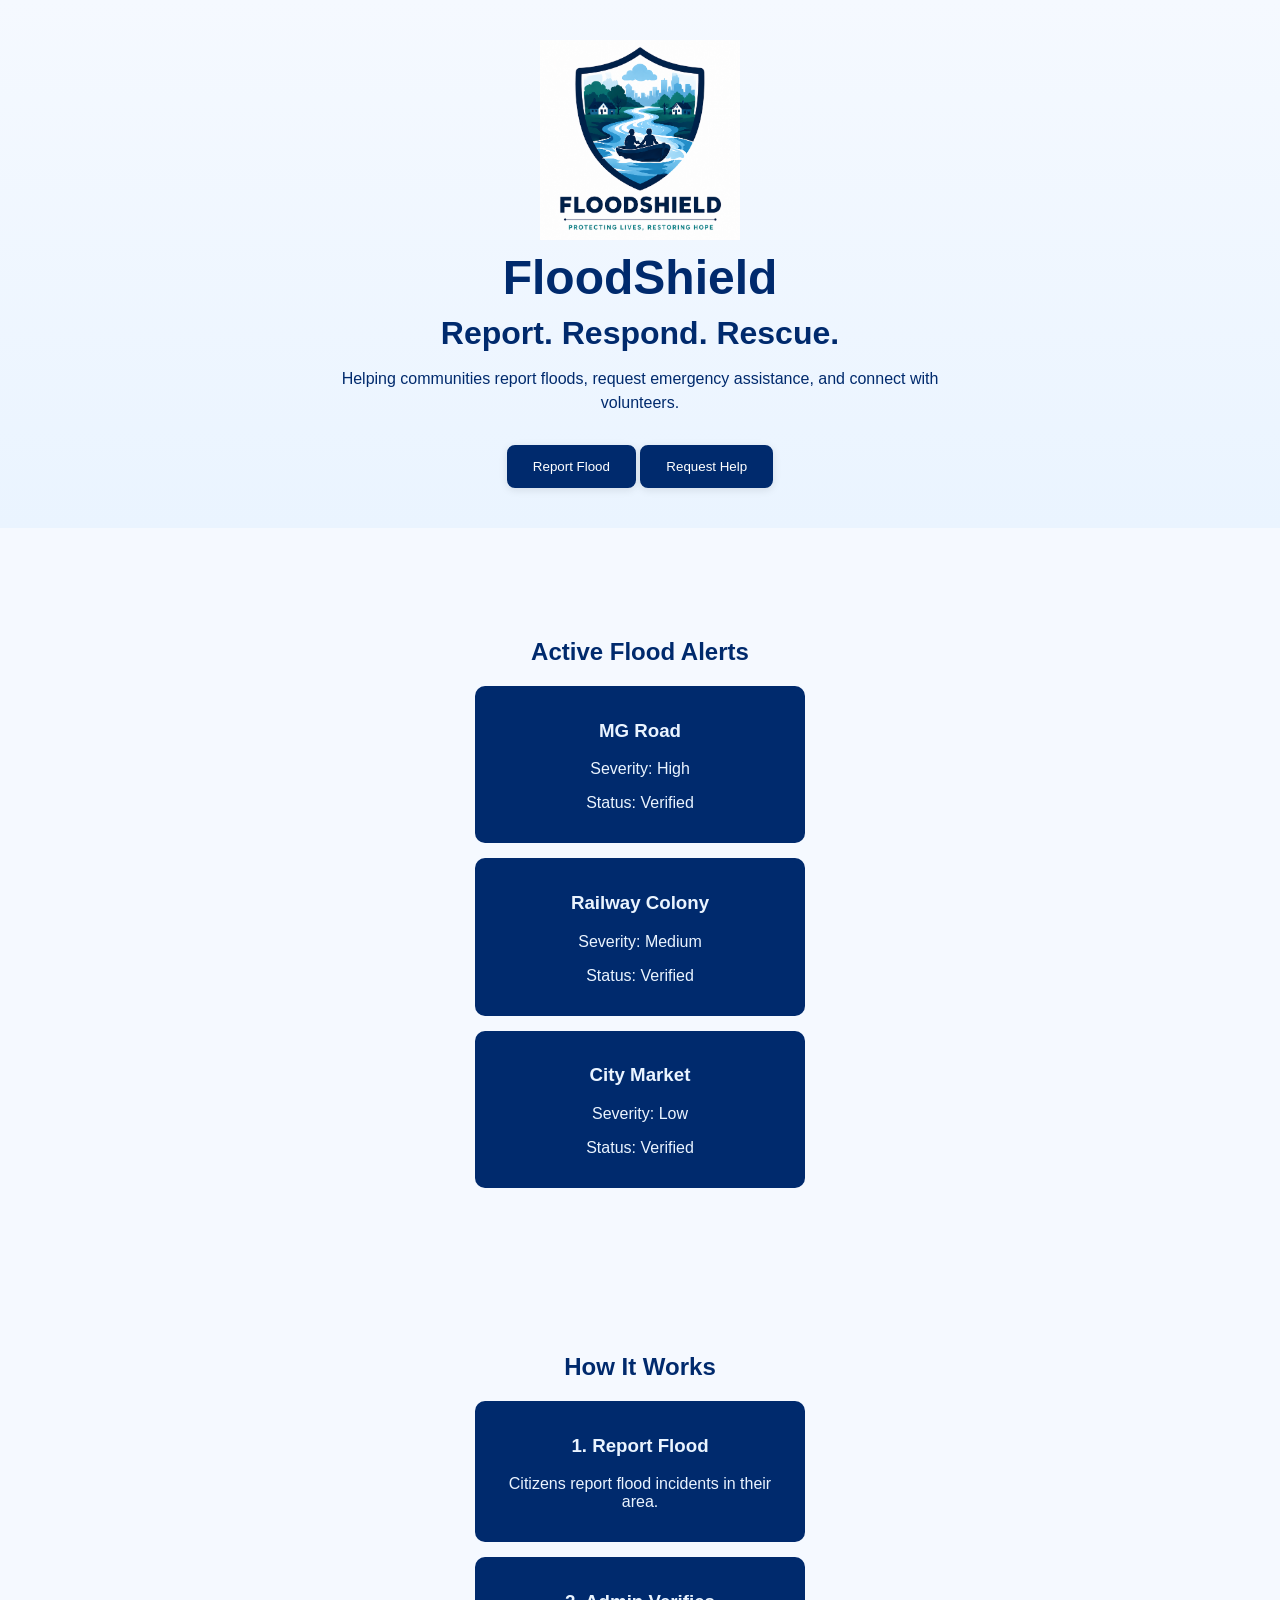
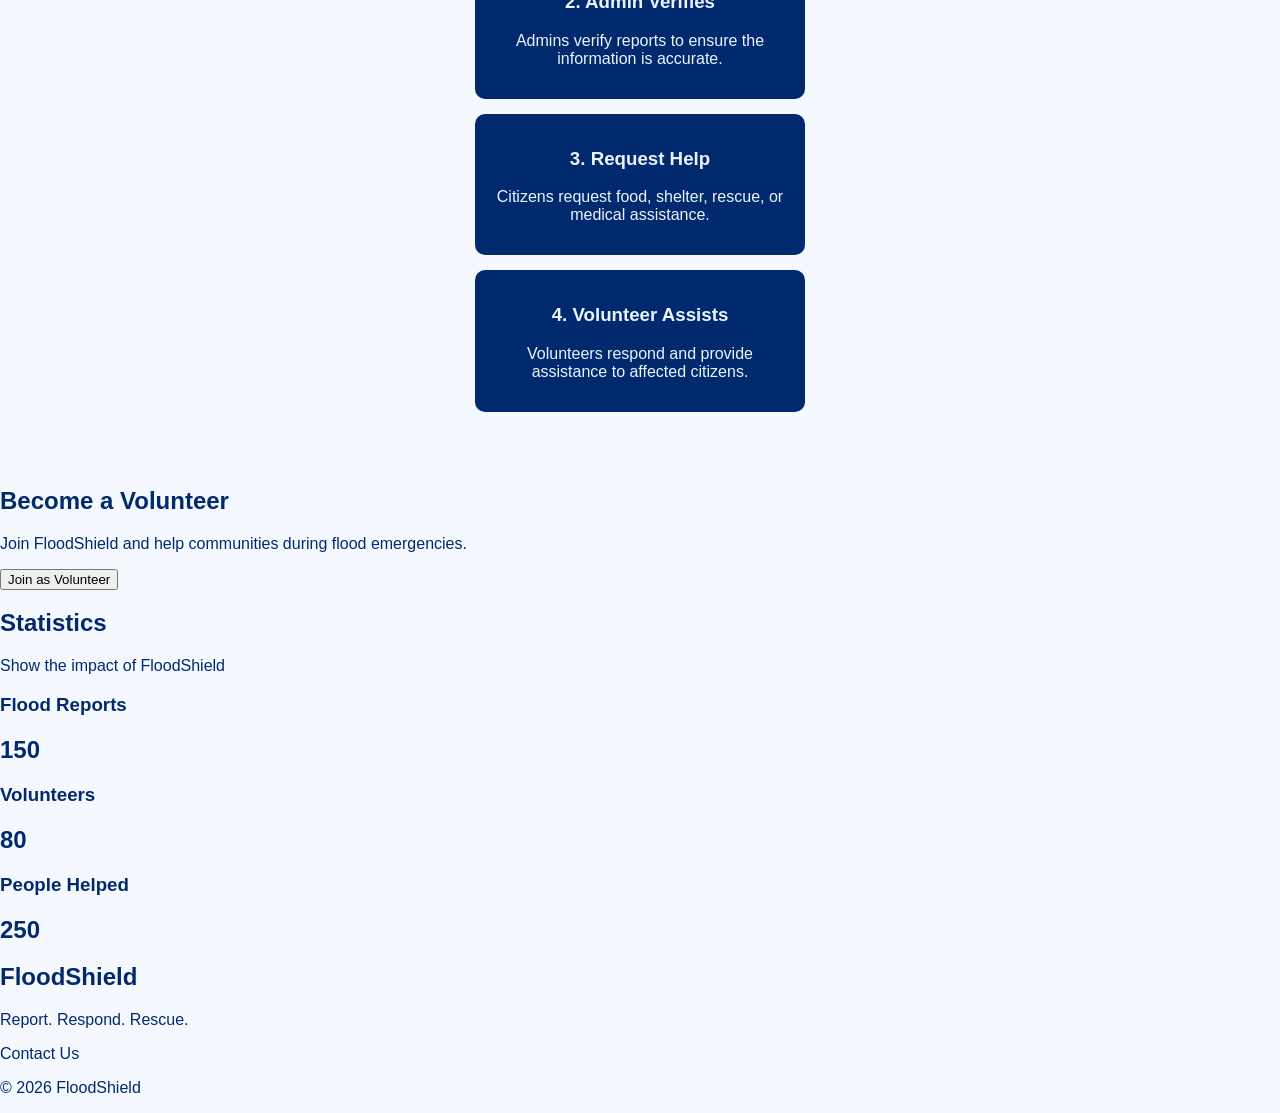
==== frontend/index.html @ 31fb014f "Initial FloodShield landing page" ====
<!--
==========================================
PROJECT: FLOODSHIELD

Purpose:
A disaster response platform where:

1. Citizens report floods
2. Admin verifies reports
3. Citizens request help
4. Volunteers assist citizens

Roles:
- Citizen
- Volunteer
- Admin

Current Page:
Landing Page (Home Page)
==========================================
-->


<!DOCTYPE html>
<html lang="en">
<head>
  <meta charset="UTF-8">
  <meta name="viewport" content="width=device-width, initial-scale=1.0">
  <title>FloodShield</title>
  <link rel="stylesheet", href="css/style.css">
</head>
<body>
<!-- =========================
     HERO SECTION
     Purpose:
     Introduce FloodShield and explain
     what the platform does.
     Contains:
     - Logo
     - Project Name
     - Tagline
     - Description
     - CTA Buttons
========================= -->

  <section class="hero">
     <div class="logo"  >
   <img src="assets/images/floodShieldLogo.png" alt="FloodShield Logo">
    <h1>FloodShield</h1>
  </div>
  <div class="info">
    <h2>Report. Respond. Rescue.</h2>
    <p>Helping communities report floods,
       request emergency assistance,
       and connect with volunteers.</p>
  </div>
  <div class="btns">
    <button>Report Flood </button>
    <button>Request Help</button>
  </div>
  </section>
  
  <!-- =========================
     ACTIVE FLOOD ALERTS
     Purpose:
     Display verified flood reports
     submitted by citizens and
     approved by admins.
========================= -->

  <section class="alerts">
    <h2>Active Flood Alerts</h2>

    <div class="alert-card">
    <h3>MG Road</h3>
    <p>Severity: High</p>
    <p>Status: Verified</p>
    </div>

    <div class="alert-card">
    <h3>Railway Colony</h3>
    <p>Severity: Medium</p>
    <p>Status: Verified</p>
</div>


<div class="alert-card">
    <h3>City Market</h3>
    <p>Severity: Low</p>
    <p>Status: Verified</p>
</div>
</section>



<!-- =========================
     HOW IT WORKS
     Purpose:
     Explain the workflow of
     FloodShield to new users.

     Flow:
     Citizen Reports Flood
          ↓
     Admin Verifies
          ↓
     Citizen Requests Help
          ↓
     Volunteer Assists
========================= -->

<section class="working">
  <h2>How It Works</h2>

  <div class="step-card">
    <h3>1. Report Flood</h3>
    <p>Citizens report flood incidents in their area.</p>
</div>
<div class="step-card">
  <h3>2. Admin Verifies</h3>
  <p>Admins verify reports to ensure the information is accurate.</p>
</div>

<div class="step-card">
  <h3>3. Request Help</h3>
  <p>Citizens request food, shelter, rescue, or medical assistance.</p>
</div>

<div class="step-card">
  <h3>4. Volunteer Assists</h3>
  <p>Volunteers respond and provide assistance to affected citizens. </p>
</div>
</section>
  

<!-- =========================
     VOLUNTEER SECTION
     Purpose:
     Encourage users to join
     FloodShield as volunteers.
========================= -->


<section class="volunteer">
  <h2>Become a Volunteer</h2>
  <p>Join FloodShield and help communities
      during flood emergencies.</p>
<button>Join as Volunteer</button>
</section>


<!-- =========================
     STATISTICS SECTION
     Purpose:
     Show the impact of FloodShield.

     Displays:
     - Flood Reports
     - Volunteers
     - People Helped
========================= -->

<section class="stats">

   <h2>Statistics</h2>
   <p>Show the impact of FloodShield</p>

<div class="stat-card">
  <h3>Flood Reports</h3>
  <h2>150</h2>
</div>

<div class="stat-card">
  <h3>Volunteers</h3>
  <h2>80</h2>
</div>

<div class="stat-card">
  <h3>People Helped</h3>
  <h2>250</h2>
</div>
</section>


<!-- =========================
     FOOTER
     Purpose:
     Provide branding,
     contact information,
     and copyright.
========================= -->

  <footer>
   <h2>FloodShield</h2>

   <p>Report. Respond. Rescue.</p>

   <p>Contact Us</p>

   <p>© 2026 FloodShield</p>
</footer>
</body>
</html>
---- frontend/css/style.css ----
body{
  margin: 0;
  padding: 0;
  background-color: #F5F9FF;
  font-family: Arial, sans-serif;
  color: #002A6D;
}

.hero{
  display: flex;
  align-items: center;
  flex-direction: column;
  text-align: center;
  gap: 10px;
  padding: 40px 20px;
  background: linear-gradient(
        to bottom,
        #F5F9FF,
        #EAF4FF
    );

}

.logo{
  display: flex;
  flex-direction: column;
  align-items: center;
  gap: 10px;
}

.logo img{
    width: 200px;
}

.logo h1{
    margin: 0;
    font-size: 3rem;
}

.info{
  display: flex;
  flex-direction: column;
     gap: 15px;
}
.info h2{
  margin: 0;
  font-size: 2rem;
}

.info p{
  margin: 0;
  max-width: 600px;
  line-height: 1.5;
}

.btns button{
    padding: 12px 24px;
    border-radius: 8px;
    border: 2px solid #002A6D;
    cursor: pointer;
    box-shadow: 0 2px 8px rgba(0,0,0,0.1);
     transition: 0.3s;
     margin-top: 20px;
         background-color: #002A6D;
    color: white;
}
.btns button:hover{
  transform: scale(1.05);
}

.alerts{
    margin-top: 50px;
    padding: 40px 20px;
}

.alerts h2{
  text-align: center;
}


.alert-card{
border-radius: 10px;
background-color: #002A6D;
color: #EAF4FF;
text-align: center;
padding: 15px;
margin: 15px auto;
max-width: 300px;
}



.working{
    margin-top: 50px;
    padding: 40px 20px;
}

.working h2{
  text-align: center;
}


.step-card{
border-radius: 10px;
background-color: #002A6D;
color: #EAF4FF;
text-align: center;
padding: 15px;
margin: 15px auto;
max-width: 300px;
}
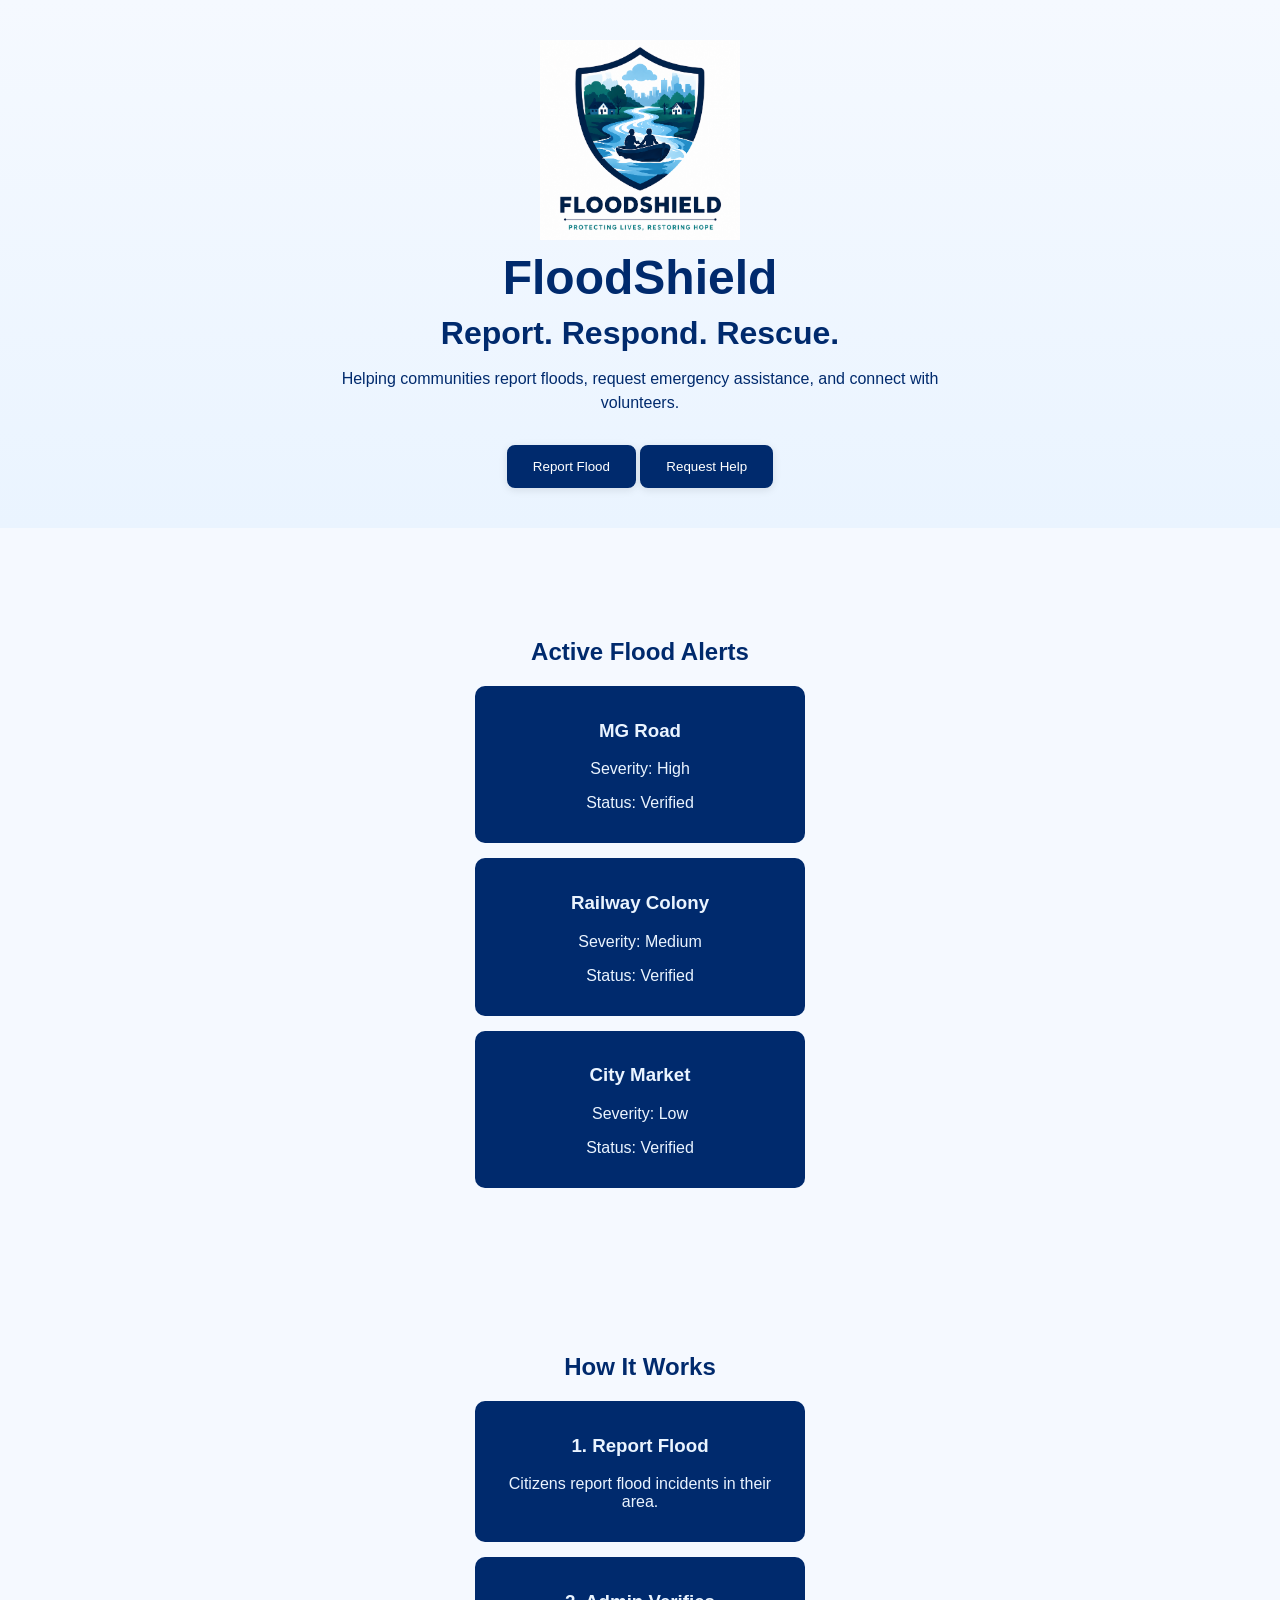
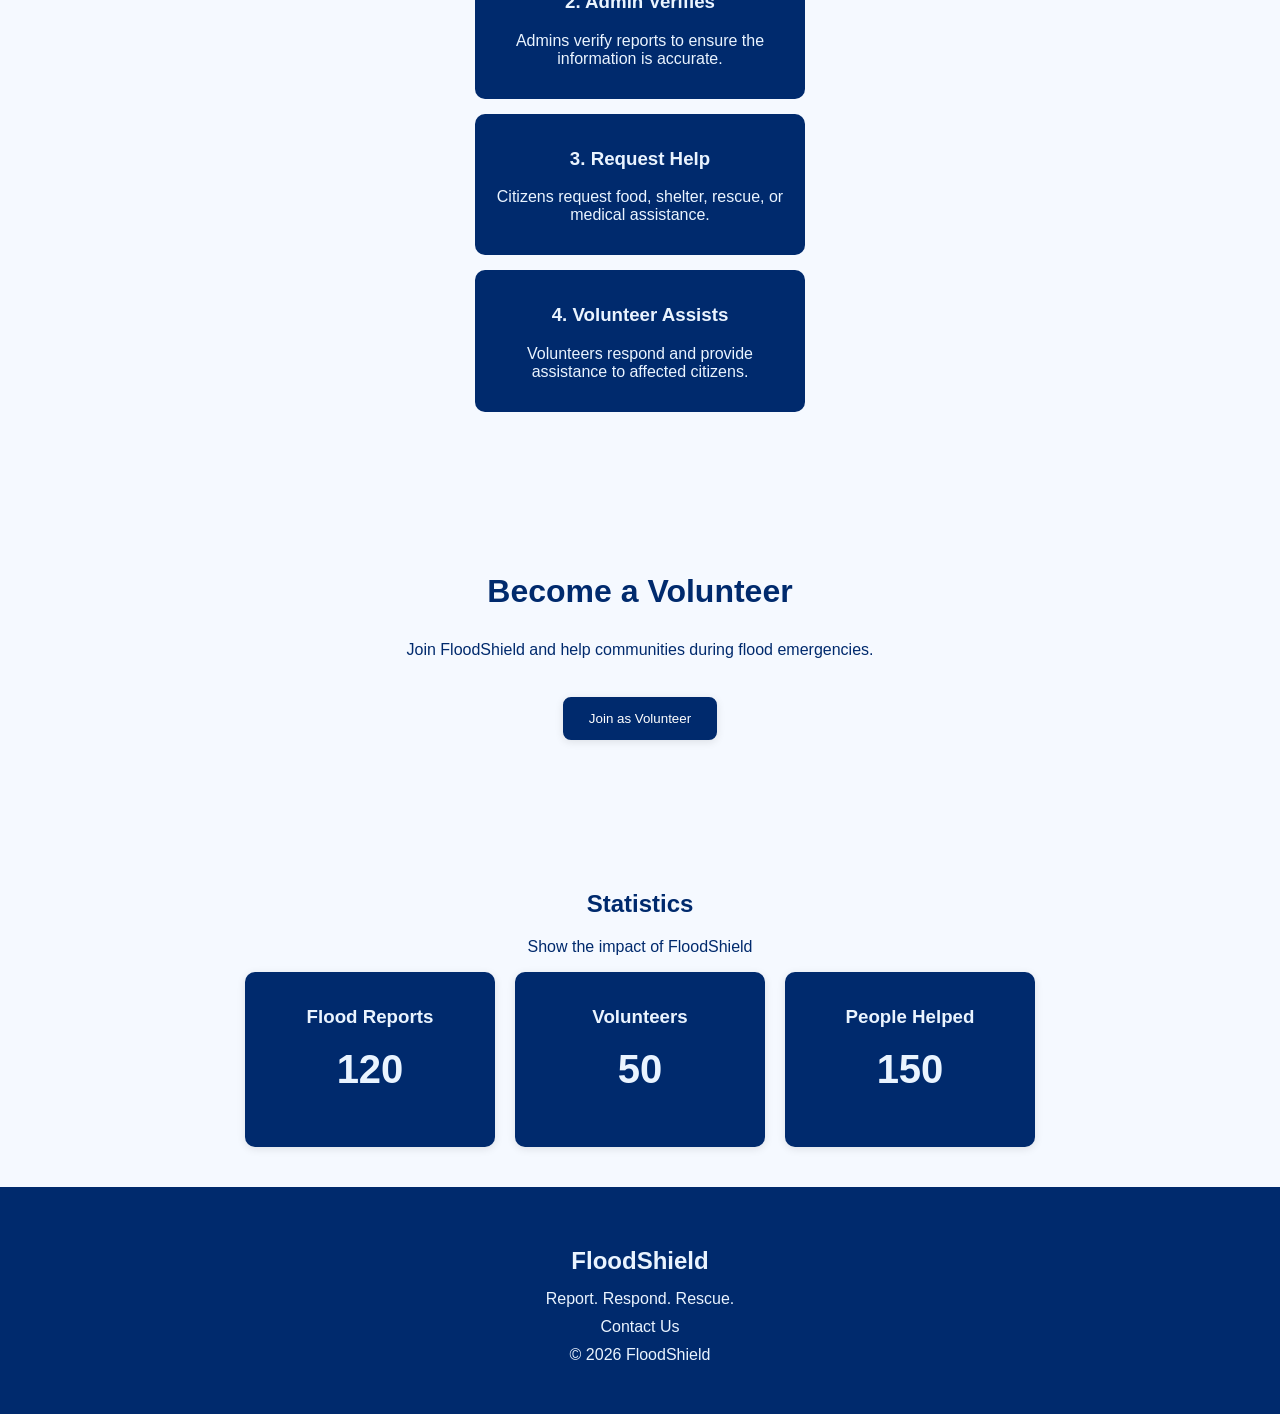
==== commit 536b7214: "CompletedFloodShield Landing Page" ====
--- a/frontend/index.html
+++ b/frontend/index.html
@@ -145,7 +145,10 @@
   <h2>Become a Volunteer</h2>
   <p>Join FloodShield and help communities
       during flood emergencies.</p>
+      <div class=" btns">
 <button>Join as Volunteer</button>
+      </div>
+
 </section>
 
 
@@ -164,21 +167,24 @@
 
    <h2>Statistics</h2>
    <p>Show the impact of FloodShield</p>
-
-<div class="stat-card">
+   <div class="stat-container">
+   <div class="stat-card">
   <h3>Flood Reports</h3>
-  <h2>150</h2>
+   <p class="stat-number">120</p>
 </div>
 
 <div class="stat-card">
   <h3>Volunteers</h3>
-  <h2>80</h2>
+  <p class="stat-number">50</p>
 </div>
 
 <div class="stat-card">
   <h3>People Helped</h3>
-  <h2>250</h2>
-</div>
+  <p class="stat-number">150</p>
+</div>
+   </div>
+
+
 </section>
 
 
--- a/frontend/css/style.css
+++ b/frontend/css/style.css
@@ -108,4 +108,68 @@
 padding: 15px;
 margin: 15px auto;
 max-width: 300px;
+}
+.volunteer{
+  text-align: center;
+  padding: 80px 20px;
+}
+
+.volunteer h2{
+  font-size: 2rem;
+}
+
+.volunteer p{
+  max-width: 500px;
+  margin: 15px auto;
+  line-height: 1.6;
+}
+
+.stats{
+  text-align: center;
+  padding: 40px 20px;
+  margin-top: 10px;
+}
+
+.stats > p{
+  margin-top: 10px;
+  font-size: 1rem;
+}
+
+.stat-container{
+  display : flex;
+justify-content : center;
+gap: 20px;
+flex-wrap: wrap;
+
+}
+
+.stat-card{
+  border-radius: 10px;
+background-color: #002A6D;
+color: #EAF4FF;
+text-align: center;
+padding: 15px;
+min-width: 220px;
+box-shadow: 0 2px 8px rgba(0,0,0,0.1);
+}
+
+.stat-number{
+  font-size: 2.5rem;
+  font-weight: bold;
+  margin-top: 10px;
+}
+
+footer{
+  background-color: #002A6D;
+  color: #EAF4FF;
+  text-align: center;
+  padding: 40px 20px;
+}
+
+footer h2{
+    margin-bottom: 15px;
+}
+
+footer p{
+  margin: 10px 0;
 }
